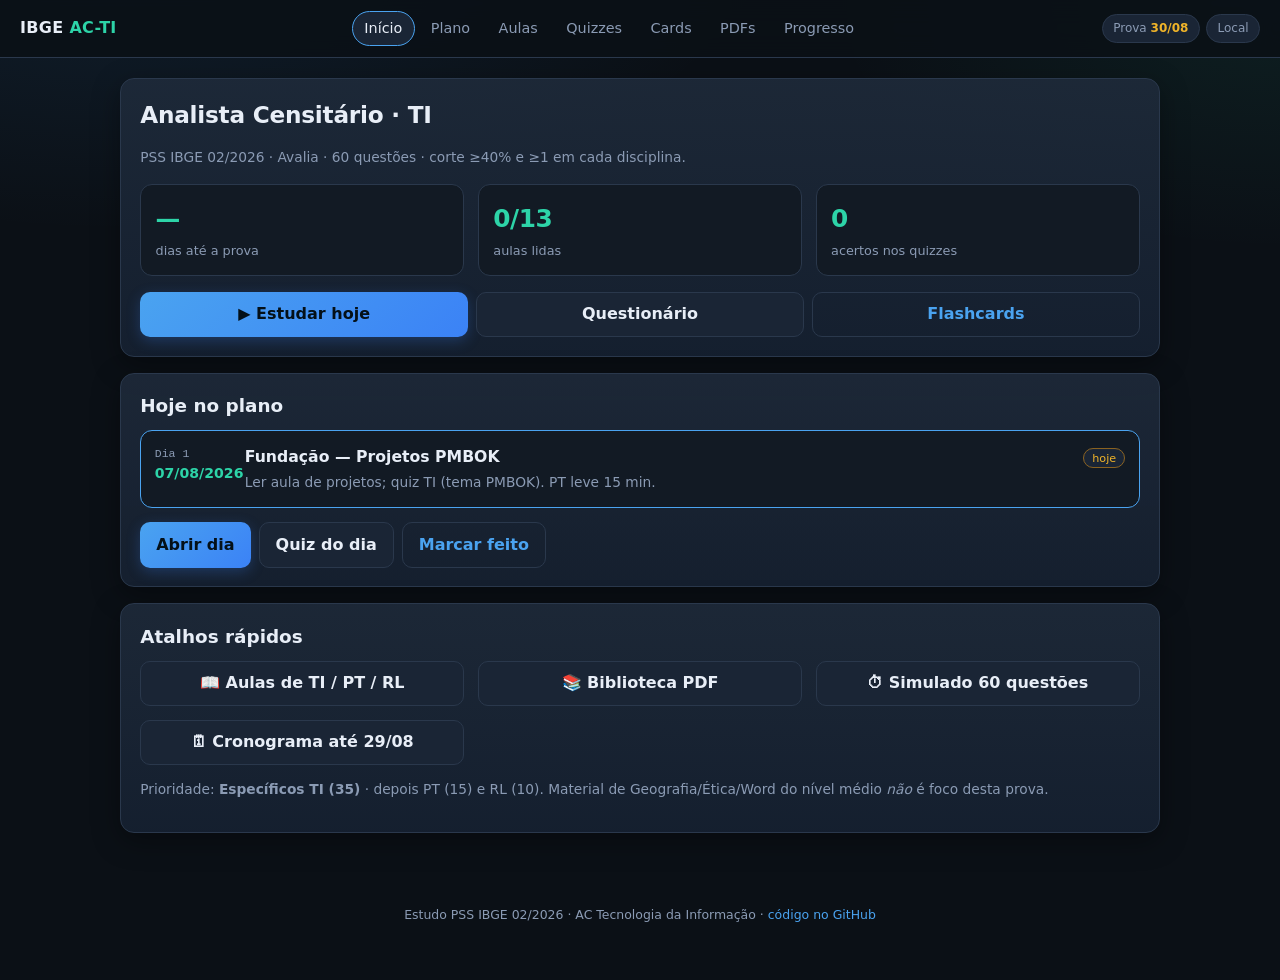
==== public/index.html @ ebe0a63d "Initial release: IBGE AC-TI study app for PSS 02/2026 Interactive lessons, quizzes, flashcards, sche" ====
<!DOCTYPE html>
<html lang="pt-BR">
<head>
  <meta charset="UTF-8" />
  <meta name="viewport" content="width=device-width, initial-scale=1, viewport-fit=cover" />
  <meta name="theme-color" content="#0f1419" />
  <meta name="description" content="Estudo PSS IBGE 02/2026 — Analista Censitário Tecnologia da Informação. Aulas, quizzes, cronograma e materiais." />
  <meta name="apple-mobile-web-app-capable" content="yes" />
  <link rel="manifest" href="manifest.webmanifest" />
  <link rel="icon" href="icons/icon-192.png" />
  <link rel="apple-touch-icon" href="icons/icon-192.png" />
  <title>IBGE AC-TI · Estudo</title>
  <link rel="stylesheet" href="css/app.css" />
</head>
<body>
  <header class="app-header">
    <div class="brand">IBGE <span>AC-TI</span></div>
    <nav class="nav-top" id="nav-top" aria-label="Principal">
      <button type="button" data-view="home" class="active">Início</button>
      <button type="button" data-view="cronograma">Plano</button>
      <button type="button" data-view="aulas">Aulas</button>
      <button type="button" data-view="quiz">Quizzes</button>
      <button type="button" data-view="flash">Cards</button>
      <button type="button" data-view="biblioteca">PDFs</button>
      <button type="button" data-view="progresso">Progresso</button>
    </nav>
    <div class="header-right">
      <div class="meta-pill">Prova <strong>30/08</strong></div>
      <div class="meta-pill sync-pill" id="sync-pill" title="Sincronização">…</div>
    </div>
  </header>

  <main>
    <!-- HOME -->
    <section id="view-home" class="view">
      <div class="card">
        <h1>Analista Censitário · TI</h1>
        <p class="muted small">PSS IBGE 02/2026 · Avalia · 60 questões · corte ≥40% e ≥1 em cada disciplina.</p>
        <div class="grid grid-3" style="margin-top:1rem">
          <div class="stat"><div class="n" id="stat-days">—</div><div class="l">dias até a prova</div></div>
          <div class="stat"><div class="n" id="stat-lessons">—</div><div class="l">aulas lidas</div></div>
          <div class="stat"><div class="n" id="stat-quiz">—</div><div class="l">acertos nos quizzes</div></div>
        </div>
        <div class="hero-actions">
          <button class="btn" type="button" id="btn-hoje">▶ Estudar hoje</button>
          <button class="btn secondary" type="button" data-go="quiz">Questionário</button>
          <button class="btn ghost" type="button" data-go="flash">Flashcards</button>
        </div>
      </div>

      <div class="card" id="hoje-card">
        <h2>Hoje no plano</h2>
        <div id="hoje-content" class="muted">Carregando…</div>
      </div>

      <div class="card">
        <h2>Atalhos rápidos</h2>
        <div class="grid grid-2">
          <button type="button" class="btn secondary block" data-go="aulas">📖 Aulas de TI / PT / RL</button>
          <button type="button" class="btn secondary block" data-go="biblioteca">📚 Biblioteca PDF</button>
          <button type="button" class="btn secondary block" id="btn-simulado60">⏱ Simulado 60 questões</button>
          <button type="button" class="btn secondary block" data-go="cronograma">🗓 Cronograma até 29/08</button>
        </div>
        <p class="small muted" style="margin-top:.85rem">
          Prioridade: <strong>Específicos TI (35)</strong> · depois PT (15) e RL (10).  
          Material de Geografia/Ética/Word do nível médio <em>não</em> é foco desta prova.
        </p>
      </div>
    </section>

    <!-- CRONOGRAMA -->
    <section id="view-cronograma" class="view hidden">
      <div class="card">
        <h1>Cronograma</h1>
        <p class="muted small" id="crono-meta"></p>
        <div class="progress" style="margin:1rem 0"><i id="crono-bar"></i></div>
        <p class="small muted"><span id="crono-pct">0</span>% dos dias marcados como feitos</p>
      </div>
      <div id="crono-list"></div>
    </section>

    <!-- AULAS -->
    <section id="view-aulas" class="view hidden">
      <div class="card" id="lesson-index">
        <h1>Aulas</h1>
        <p class="muted small">Conteúdo alinhado ao Anexo III. Marque como lida ao terminar.</p>
        <div class="filters" id="lesson-filters">
          <button type="button" class="chip active" data-cat="all">Todas</button>
          <button type="button" class="chip" data-cat="ti">TI</button>
          <button type="button" class="chip" data-cat="pt">Português</button>
          <button type="button" class="chip" data-cat="rl">RL</button>
          <button type="button" class="chip" data-cat="geral">Geral</button>
        </div>
        <div class="lesson-list" id="lesson-list"></div>
      </div>
      <div class="card hidden" id="lesson-reader">
        <div class="btn-row" style="margin-top:0">
          <button type="button" class="btn secondary" id="btn-back-lessons">← Lista</button>
          <button type="button" class="btn" id="btn-mark-read">Marcar lida</button>
          <button type="button" class="btn ghost" id="btn-lesson-quiz">Quiz do tema</button>
        </div>
        <div class="lesson-body" id="lesson-body" style="margin-top:1rem"></div>
      </div>
    </section>

    <!-- QUIZ -->
    <section id="view-quiz" class="view hidden">
      <div class="card" id="quiz-setup">
        <h1>Questionários</h1>
        <p class="muted small">Gabarito com explicação. No teclado: <kbd>1</kbd>–<kbd>5</kbd> escolhe · <kbd>Enter</kbd> próxima.</p>
        <div class="quiz-setup">
          <label for="quiz-mode">Modo</label>
          <select id="quiz-mode">
            <option value="tema">Por disciplina / tema</option>
            <option value="simulado">Simulado misto</option>
            <option value="erros">Só o que errei</option>
          </select>
          <label for="quiz-cat">Disciplina</label>
          <select id="quiz-cat">
            <option value="ti">Específicos TI</option>
            <option value="pt">Português</option>
            <option value="rl">Raciocínio Lógico</option>
            <option value="all">Todas</option>
          </select>
          <label for="quiz-topic">Tema (TI)</label>
          <select id="quiz-topic">
            <option value="all">Todos</option>
            <option value="pmbok">Projetos / PMBOK</option>
            <option value="riscos">Riscos / EVM</option>
            <option value="seguranca">Segurança</option>
            <option value="normas">ISO · NIST · LGPD</option>
            <option value="governanca">Governança / SLA</option>
            <option value="frameworks">COBIT / ITIL</option>
            <option value="gestao">Gestão estratégica</option>
          </select>
          <label for="quiz-n">Quantidade</label>
          <input type="number" id="quiz-n" min="5" max="60" value="15" />
        </div>
        <div class="btn-row">
          <button type="button" class="btn" id="btn-start-quiz">Iniciar</button>
        </div>
        <p class="small muted" id="quiz-bank-info"></p>
      </div>

      <div class="card hidden" id="quiz-run">
        <div style="display:flex;justify-content:space-between;align-items:center;gap:1rem;flex-wrap:wrap">
          <h2 style="margin:0" id="quiz-progress-label">Questão 1</h2>
          <span class="badge" id="quiz-score-live">0 acertos</span>
        </div>
        <div class="progress" style="margin:.75rem 0 1rem"><i id="quiz-bar"></i></div>
        <div id="quiz-question"></div>
        <p class="kbd-help">Atalhos: 1–5 resposta · Enter / → próxima · Esc sair</p>
        <div class="btn-row">
          <button type="button" class="btn" id="btn-next-q" disabled>Próxima</button>
          <button type="button" class="btn secondary" id="btn-quit-quiz">Sair</button>
        </div>
      </div>

      <div class="card hidden" id="quiz-result">
        <h2>Resultado</h2>
        <div class="score-big" id="quiz-final-score">0%</div>
        <p id="quiz-final-detail" class="muted"></p>
        <div class="btn-row">
          <button type="button" class="btn" id="btn-retry-quiz">De novo</button>
          <button type="button" class="btn secondary" data-go="flash">Revisar em cards</button>
          <button type="button" class="btn ghost" data-go="aulas">Aulas</button>
        </div>
      </div>
    </section>

    <!-- FLASHCARDS -->
    <section id="view-flash" class="view hidden">
      <div class="card">
        <h1>Flashcards</h1>
        <p class="muted small">Toque no card para ver a resposta. Ideal para ITIL/COBIT/LGPD/PMBOK.</p>
        <div class="quiz-setup">
          <label for="flash-cat">Baralho</label>
          <select id="flash-cat">
            <option value="ti">Específicos TI</option>
            <option value="pt">Português</option>
            <option value="rl">Raciocínio Lógico</option>
            <option value="all">Tudo</option>
            <option value="erros">Só erros</option>
          </select>
        </div>
        <div class="btn-row">
          <button type="button" class="btn" id="btn-flash-start">Embaralhar</button>
        </div>
      </div>
      <div class="card hidden" id="flash-run">
        <div style="display:flex;justify-content:space-between;margin-bottom:.75rem">
          <span class="badge" id="flash-count">1/10</span>
          <span class="muted small" id="flash-side-label">pergunta</span>
        </div>
        <div class="flash-card" id="flash-card" tabindex="0">
          <div>
            <div id="flash-text">…</div>
            <div class="hint" id="flash-hint">toque para revelar</div>
          </div>
        </div>
        <div class="btn-row">
          <button type="button" class="btn secondary" id="btn-flash-prev">←</button>
          <button type="button" class="btn" id="btn-flash-flip">Virar</button>
          <button type="button" class="btn secondary" id="btn-flash-next">→</button>
        </div>
      </div>
    </section>

    <!-- BIBLIOTECA -->
    <section id="view-biblioteca" class="view hidden">
      <div class="card">
        <h1>Biblioteca PDF</h1>
        <p class="muted small">Abra no visualizador integrado (com imagens). Editais oficiais + aulas PT/RL + compilados.</p>
        <div class="filters" id="lib-tabs"></div>
        <div class="filters">
          <input type="search" id="lib-search" placeholder="Buscar material…" autocomplete="off" />
        </div>
        <div id="lib-list" class="lib-scroll"></div>
      </div>
    </section>

    <!-- PROGRESSO -->
    <section id="view-progresso" class="view hidden">
      <div class="card">
        <h1>Progresso</h1>
        <div class="grid grid-2">
          <div class="stat"><div class="n" id="p-lessons">0</div><div class="l">aulas concluídas</div></div>
          <div class="stat"><div class="n" id="p-days">0</div><div class="l">dias do plano feitos</div></div>
          <div class="stat"><div class="n" id="p-answered">0</div><div class="l">questões respondidas</div></div>
          <div class="stat"><div class="n" id="p-rate">0%</div><div class="l">taxa de acerto</div></div>
        </div>
        <h3>Por disciplina</h3>
        <div id="p-by-cat" class="muted"></div>
        <div class="btn-row">
          <button type="button" class="btn" id="btn-sync-now">Sincronizar agora</button>
          <button type="button" class="btn secondary" id="btn-export">Exportar JSON</button>
          <button type="button" class="btn ghost" id="btn-reset">Zerar (local + VPS)</button>
        </div>
        <p class="small muted" id="sync-detail">Sincronização multi-dispositivo na VPS.</p>
      </div>
    </section>
  </main>

  <footer class="site-foot">
    Estudo PSS IBGE 02/2026 · AC Tecnologia da Informação ·
    <a href="https://github.com/eek029/ibge-estudo-acti" target="_blank" rel="noopener">código no GitHub</a>
  </footer>

  <!-- Bottom nav mobile -->
  <nav class="nav-bottom" id="nav-bottom" aria-label="Mobile">
    <button type="button" data-view="home" class="active"><span class="ico">🏠</span>Início</button>
    <button type="button" data-view="cronograma"><span class="ico">🗓</span>Plano</button>
    <button type="button" data-view="aulas"><span class="ico">📖</span>Aulas</button>
    <button type="button" data-view="quiz"><span class="ico">✅</span>Quiz</button>
    <button type="button" data-view="biblioteca"><span class="ico">📚</span>PDFs</button>
  </nav>

  <!-- Overlays -->
  <div class="overlay hidden" id="overlay-day" role="dialog" aria-modal="true">
    <div class="sheet">
      <div class="sheet-head">
        <h3 id="day-sheet-title">Dia</h3>
        <button type="button" class="btn secondary" data-close="overlay-day">Fechar</button>
      </div>
      <div class="sheet-body" id="day-sheet-body"></div>
    </div>
  </div>

  <div class="overlay center hidden" id="overlay-pdf" role="dialog" aria-modal="true">
    <div class="sheet" style="width:min(1100px,100%)">
      <div class="sheet-head">
        <h3 id="pdf-title">PDF</h3>
        <a class="btn secondary" id="pdf-open-tab" href="#" target="_blank" rel="noopener">Nova aba</a>
        <button type="button" class="btn secondary" data-close="overlay-pdf">Fechar</button>
      </div>
      <div class="sheet-body pdf">
        <iframe id="pdf-frame" title="Visualizador PDF"></iframe>
      </div>
    </div>
  </div>

  <script src="js/app.js"></script>
</body>
</html>
---- public/css/app.css ----
:root {
  --bg: #0b1016;
  --bg2: #121a24;
  --bg3: #1a2535;
  --card: #152030;
  --text: #e8eef7;
  --muted: #8b9bb4;
  --accent: #4aa3f0;
  --accent2: #2dd4a8;
  --warn: #f0b429;
  --danger: #f07178;
  --ok: #7fd962;
  --border: #2a384c;
  --radius: 14px;
  --shadow: 0 8px 28px rgba(0,0,0,.35);
  --font: "Segoe UI", system-ui, -apple-system, sans-serif;
  --mono: ui-monospace, "Cascadia Code", "SF Mono", monospace;
  --header-h: 58px;
  --nav-h: 64px;
  --safe-bottom: env(safe-area-inset-bottom, 0px);
}

* { box-sizing: border-box; }
html { scroll-behavior: smooth; }
html, body { margin: 0; padding: 0; min-height: 100%; }
body {
  font-family: var(--font);
  background:
    radial-gradient(1200px 600px at 10% -10%, rgba(61,156,240,.12), transparent 55%),
    radial-gradient(900px 500px at 100% 0%, rgba(45,212,168,.08), transparent 50%),
    var(--bg);
  color: var(--text);
  line-height: 1.55;
  padding-bottom: calc(var(--nav-h) + var(--safe-bottom) + 12px);
}
a { color: var(--accent); text-decoration: none; }
a:hover { text-decoration: underline; }

/* Header */
.app-header {
  position: sticky; top: 0; z-index: 40;
  min-height: var(--header-h);
  background: rgba(11,16,22,.88);
  backdrop-filter: blur(12px);
  border-bottom: 1px solid var(--border);
  padding: .55rem .9rem;
  display: flex; flex-wrap: wrap; align-items: center; gap: .5rem .75rem;
}
.brand { font-weight: 800; letter-spacing: .02em; font-size: 1rem; }
.brand span { color: var(--accent2); }
.header-right { margin-left: auto; display: flex; flex-wrap: wrap; gap: .4rem; align-items: center; }
.meta-pill {
  font-size: .75rem; color: var(--muted);
  background: var(--bg3); border: 1px solid var(--border);
  padding: .28rem .65rem; border-radius: 999px; white-space: nowrap;
}
.meta-pill strong { color: var(--warn); }
.sync-pill.ok { color: var(--ok); border-color: #355a35; }
.sync-pill.syncing { color: var(--accent); }
.sync-pill.err { color: var(--danger); border-color: #7a3038; }

/* Desktop top nav */
.nav-top { display: none; gap: .25rem; flex-wrap: wrap; }
.nav-top button {
  background: transparent; border: 1px solid transparent; color: var(--muted);
  padding: .35rem .7rem; border-radius: 999px; cursor: pointer; font: inherit; font-size: .9rem;
}
.nav-top button:hover { color: var(--text); background: var(--bg3); }
.nav-top button.active { color: var(--text); border-color: var(--accent); background: var(--bg3); }

/* Mobile bottom nav */
.nav-bottom {
  position: fixed; left: 0; right: 0; bottom: 0; z-index: 50;
  height: calc(var(--nav-h) + var(--safe-bottom));
  padding-bottom: var(--safe-bottom);
  background: rgba(12,18,26,.94);
  backdrop-filter: blur(14px);
  border-top: 1px solid var(--border);
  display: grid; grid-template-columns: repeat(5, 1fr);
}
.nav-bottom button {
  background: none; border: 0; color: var(--muted); font: inherit;
  font-size: .68rem; display: flex; flex-direction: column; align-items: center;
  justify-content: center; gap: .15rem; cursor: pointer; padding: .35rem;
}
.nav-bottom button .ico { font-size: 1.15rem; line-height: 1; }
.nav-bottom button.active { color: var(--accent2); }

main { max-width: 1080px; margin: 0 auto; padding: 1rem .9rem 1.5rem; }

.card {
  background: linear-gradient(180deg, rgba(30,42,58,.9), rgba(21,32,48,.95));
  border: 1px solid var(--border);
  border-radius: var(--radius);
  padding: 1.15rem 1.2rem;
  margin-bottom: 1rem;
  box-shadow: var(--shadow);
}
.card h1 { font-size: 1.45rem; margin: 0 0 .4rem; letter-spacing: -.01em; }
.card h2 { font-size: 1.15rem; margin: 0 0 .6rem; }
.card h3 { margin: 1rem 0 .4rem; font-size: 1rem; color: var(--accent2); }

.grid { display: grid; gap: .85rem; }
.grid-2 { grid-template-columns: repeat(auto-fit, minmax(240px, 1fr)); }
.grid-3 { grid-template-columns: repeat(auto-fit, minmax(150px, 1fr)); }

.stat {
  background: var(--bg2); border: 1px solid var(--border);
  border-radius: 12px; padding: .9rem;
}
.stat .n { font-size: 1.55rem; font-weight: 800; color: var(--accent2); letter-spacing: -.02em; }
.stat .l { font-size: .8rem; color: var(--muted); margin-top: .15rem; }

.btn {
  display: inline-flex; align-items: center; justify-content: center; gap: .4rem;
  background: linear-gradient(135deg, #4aa3f0, #3b82f6);
  color: #041018; border: none; font: inherit; font-weight: 700;
  padding: .58rem 1rem; border-radius: 10px; cursor: pointer;
  box-shadow: 0 4px 14px rgba(58,130,246,.25);
}
.btn:hover { filter: brightness(1.06); }
.btn:active { transform: translateY(1px); }
.btn.secondary {
  background: var(--bg3); color: var(--text); border: 1px solid var(--border);
  box-shadow: none; font-weight: 600;
}
.btn.ghost { background: transparent; color: var(--accent); border: 1px solid var(--border); box-shadow: none; }
.btn:disabled { opacity: .45; cursor: not-allowed; filter: none; }
.btn-row { display: flex; flex-wrap: wrap; gap: .5rem; margin-top: .9rem; }
.btn.block { width: 100%; }

.progress {
  height: 9px; background: var(--bg); border-radius: 99px; overflow: hidden;
  border: 1px solid var(--border);
}
.progress > i {
  display: block; height: 100%;
  background: linear-gradient(90deg, var(--accent), var(--accent2));
  width: 0%; transition: width .25s ease;
}

.day-card {
  display: grid; grid-template-columns: 78px 1fr auto; gap: .75rem;
  align-items: start; padding: .85rem; border: 1px solid var(--border);
  border-radius: 12px; background: var(--bg2); margin-bottom: .55rem;
  cursor: pointer; transition: border-color .15s, transform .1s;
}
.day-card:hover, .day-card.today { border-color: var(--accent); }
.day-card.done { opacity: .78; }
.day-card .dnum { font-family: var(--mono); font-size: .72rem; color: var(--muted); }
.day-card .ddate { font-weight: 800; color: var(--accent2); font-size: .88rem; }
.day-card h3 { margin: 0 0 .2rem; font-size: .98rem; color: var(--text); }
.day-card p { margin: 0; color: var(--muted); font-size: .86rem; }

.badge {
  font-size: .7rem; padding: .16rem .5rem; border-radius: 999px;
  background: var(--bg3); color: var(--muted); border: 1px solid var(--border);
  white-space: nowrap;
}
.badge.ok { color: var(--ok); border-color: #3a6b3a; }
.badge.today { color: var(--warn); border-color: #8a6220; }
.badge.ti { color: #7cc4ff; border-color: #2a4a6a; }
.badge.pt { color: #e9b0ff; border-color: #5a3a6a; }
.badge.rl { color: #ffd48a; border-color: #6a5530; }

.lesson-list button.lesson-item {
  width: 100%; text-align: left; background: var(--bg2); color: var(--text);
  border: 1px solid var(--border); border-radius: 12px; padding: .8rem .95rem;
  margin-bottom: .45rem; cursor: pointer; font: inherit;
  display: flex; justify-content: space-between; gap: .8rem; align-items: center;
}
.lesson-list button.lesson-item:hover { border-color: var(--accent); }
.lesson-list .cat {
  font-size: .7rem; text-transform: uppercase; letter-spacing: .06em; color: var(--muted);
}

.lesson-body {
  background: var(--bg2); border: 1px solid var(--border);
  border-radius: var(--radius); padding: 1.15rem 1.25rem;
  max-width: 100%; overflow-x: auto;
  font-size: .98rem;
}
.lesson-body h1 { font-size: 1.4rem; }
.lesson-body h2 {
  font-size: 1.12rem; border-bottom: 1px solid var(--border);
  padding-bottom: .3rem; margin-top: 1.4rem; color: #d7e6ff;
}
.lesson-body h3 { font-size: 1.02rem; color: var(--accent2); }
.lesson-body table { width: 100%; border-collapse: collapse; font-size: .9rem; margin: 1rem 0; }
.lesson-body th, .lesson-body td { border: 1px solid var(--border); padding: .45rem .55rem; text-align: left; vertical-align: top; }
.lesson-body th { background: var(--bg3); }
.lesson-body code {
  font-family: var(--mono); background: var(--bg); padding: .1rem .35rem;
  border-radius: 4px; font-size: .88em;
}
.lesson-body pre {
  background: var(--bg); padding: .85rem; border-radius: 10px; overflow-x: auto;
  border: 1px solid var(--border);
}
.lesson-body blockquote {
  margin: 1rem 0; padding: .65rem .95rem; border-left: 3px solid var(--accent);
  background: var(--bg); color: var(--muted); border-radius: 0 8px 8px 0;
}
.lesson-body ul, .lesson-body ol { padding-left: 1.2rem; }
.lesson-body li { margin: .25rem 0; }

.quiz-setup label { display: block; margin: .55rem 0 .25rem; color: var(--muted); font-size: .88rem; }
.quiz-setup select, .quiz-setup input[type="number"] {
  background: var(--bg); color: var(--text); border: 1px solid var(--border);
  border-radius: 10px; padding: .55rem .7rem; font: inherit; width: 100%; max-width: 360px;
}

.q-card .q-num { color: var(--muted); font-size: .82rem; margin-bottom: .35rem; }
.q-card .q-text { font-size: 1.08rem; margin-bottom: .8rem; font-weight: 600; }
.opt {
  display: block; width: 100%; text-align: left; margin: .38rem 0;
  background: var(--bg); border: 1px solid var(--border); color: var(--text);
  padding: .7rem .85rem; border-radius: 10px; cursor: pointer; font: inherit;
  transition: border-color .12s, background .12s;
}
.opt:hover:not(:disabled) { border-color: var(--accent); }
.opt.selected { border-color: var(--accent); background: #173049; }
.opt.correct { border-color: var(--ok); background: #173322; }
.opt.wrong { border-color: var(--danger); background: #3a1e24; }
.opt:disabled { cursor: default; }
.opt kbd {
  display: inline-block; min-width: 1.35rem; text-align: center;
  font-family: var(--mono); font-size: .75rem; color: var(--muted);
  border: 1px solid var(--border); border-radius: 5px; padding: .05rem .3rem; margin-right: .35rem;
}
.explain {
  margin-top: .65rem; padding: .75rem .9rem; border-radius: 10px;
  background: var(--bg); border-left: 3px solid var(--accent2);
  font-size: .92rem; color: var(--muted);
}
.score-big { font-size: 2.6rem; font-weight: 800; color: var(--accent2); letter-spacing: -.03em; }

.filters { display: flex; flex-wrap: wrap; gap: .45rem; margin-bottom: .75rem; align-items: center; }
.filters input[type="search"] {
  flex: 1; min-width: 160px; background: var(--bg); color: var(--text);
  border: 1px solid var(--border); border-radius: 10px; padding: .5rem .75rem; font: inherit;
}
.chip {
  background: var(--bg3); border: 1px solid var(--border); color: var(--muted);
  border-radius: 999px; padding: .35rem .7rem; cursor: pointer; font: inherit; font-size: .82rem;
}
.chip.active { color: var(--text); border-color: var(--accent); background: #1a3350; }

.lib-item {
  display: flex; justify-content: space-between; gap: .8rem; align-items: center;
  padding: .7rem .9rem; border-bottom: 1px solid var(--border);
}
.lib-item:last-child { border-bottom: none; }
.lib-scroll {
  max-height: min(62vh, 560px); overflow: auto; border: 1px solid var(--border);
  border-radius: 12px; background: var(--bg2);
}

/* Modal / PDF viewer / day sheet */
.overlay {
  position: fixed; inset: 0; z-index: 80;
  background: rgba(0,0,0,.62);
  display: flex; align-items: flex-end; justify-content: center;
  padding: 0;
}
.overlay.center { align-items: center; padding: 1rem; }
.sheet {
  width: min(960px, 100%);
  max-height: min(92vh, 900px);
  background: var(--card);
  border: 1px solid var(--border);
  border-radius: 16px 16px 0 0;
  box-shadow: var(--shadow);
  display: flex; flex-direction: column;
  overflow: hidden;
}
.overlay.center .sheet { border-radius: 16px; }
.sheet-head {
  display: flex; align-items: center; gap: .6rem; justify-content: space-between;
  padding: .75rem 1rem; border-bottom: 1px solid var(--border); background: var(--bg2);
}
.sheet-head h3 { margin: 0; font-size: 1rem; flex: 1; min-width: 0;
  white-space: nowrap; overflow: hidden; text-overflow: ellipsis; }
.sheet-body { padding: 1rem; overflow: auto; flex: 1; }
.sheet-body.pdf { padding: 0; background: #0a0e14; }
.sheet-body.pdf iframe { width: 100%; height: min(78vh, 760px); border: 0; background: #111; }

.flash-card {
  min-height: 200px; display: flex; align-items: center; justify-content: center;
  text-align: center; padding: 1.5rem; border: 1px solid var(--border);
  border-radius: 14px; background: var(--bg2); cursor: pointer; user-select: none;
}
.flash-card .hint { font-size: .75rem; color: var(--muted); margin-top: .8rem; }

.hero-actions { display: grid; grid-template-columns: 1fr; gap: .5rem; margin-top: 1rem; }
@media (min-width: 560px) {
  .hero-actions { grid-template-columns: repeat(3, 1fr); }
}

.hidden { display: none !important; }
.muted { color: var(--muted); }
.small { font-size: .86rem; }
.kbd-help { font-size: .78rem; color: var(--muted); margin-top: .5rem; }

footer.site-foot {
  text-align: center; color: var(--muted); font-size: .78rem;
  padding: 1.5rem 1rem 2rem; max-width: 1080px; margin: 0 auto;
}

/* Desktop: top nav, hide bottom */
@media (min-width: 860px) {
  body { padding-bottom: 1.5rem; }
  .nav-top { display: flex; flex: 1; justify-content: center; }
  .nav-bottom { display: none; }
  .header-right { margin-left: 0; }
  .app-header { padding: .65rem 1.25rem; }
  main { padding: 1.25rem 1.25rem 2rem; }
}
@media (max-width: 640px) {
  .day-card { grid-template-columns: 1fr; }
  .card { padding: 1rem; }
  .card h1 { font-size: 1.25rem; }
}
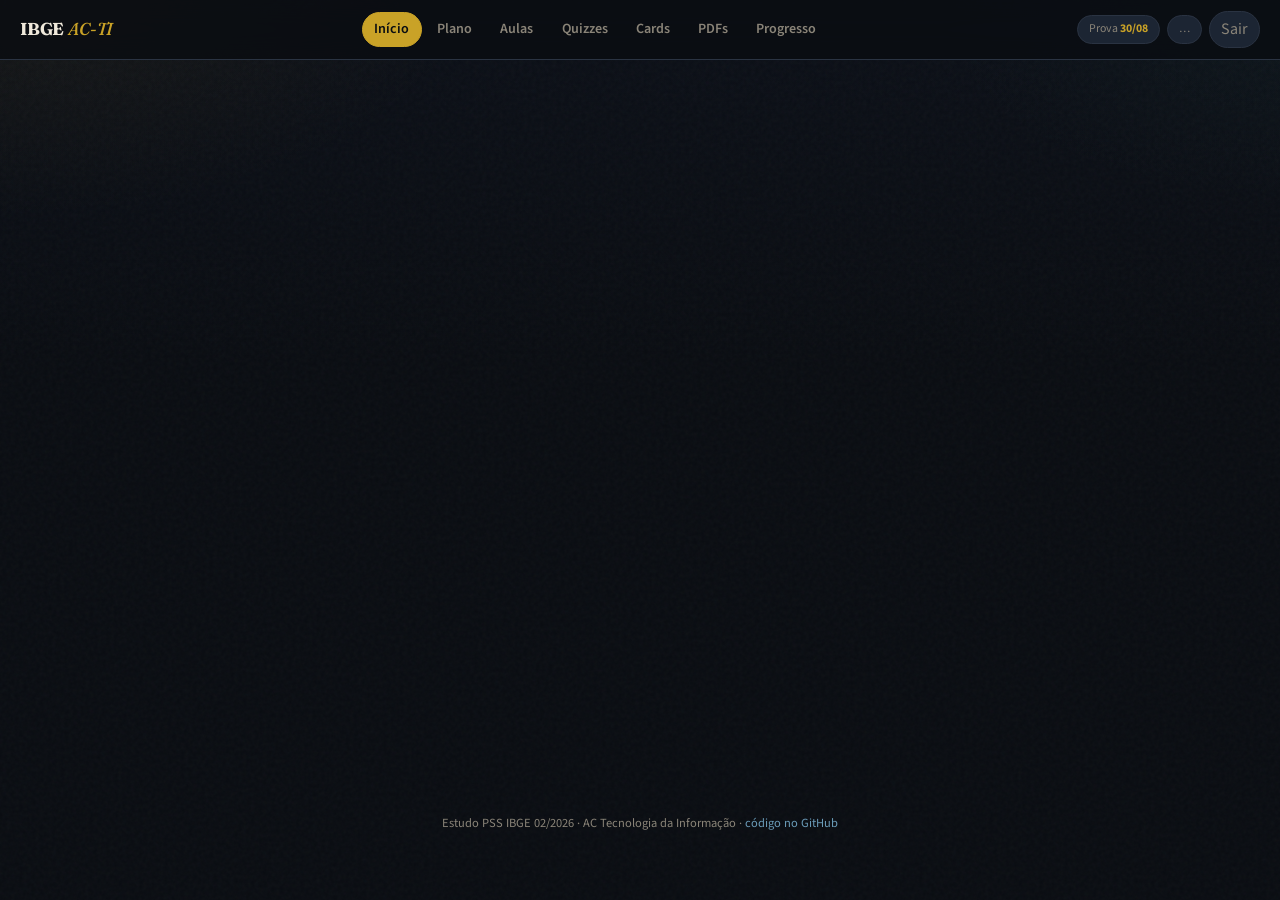
==== commit f28f9f58: "design: anti-slop UI refresh with brass/ink system and motion Educational OLED palette (Fraunces + S" ====
--- a/public/index.html
+++ b/public/index.html
@@ -3,9 +3,10 @@
 <head>
   <meta charset="UTF-8" />
   <meta name="viewport" content="width=device-width, initial-scale=1, viewport-fit=cover" />
-  <meta name="theme-color" content="#0f1419" />
-  <meta name="description" content="Estudo PSS IBGE 02/2026 — Analista Censitário Tecnologia da Informação. Aulas, quizzes, cronograma e materiais." />
+  <meta name="theme-color" content="#0a0d12" />
+  <meta name="description" content="Estudo PSS IBGE 02/2026 — Analista Censitário Tecnologia da Informação." />
   <meta name="apple-mobile-web-app-capable" content="yes" />
+  <meta name="robots" content="noindex,nofollow" />
   <link rel="manifest" href="manifest.webmanifest" />
   <link rel="icon" href="icons/icon-192.png" />
   <link rel="apple-touch-icon" href="icons/icon-192.png" />
@@ -27,50 +28,54 @@
     <div class="header-right">
       <div class="meta-pill">Prova <strong>30/08</strong></div>
       <div class="meta-pill sync-pill" id="sync-pill" title="Sincronização">…</div>
+      <button type="button" class="meta-pill" id="btn-logout" title="Sair">Sair</button>
     </div>
   </header>
 
   <main>
-    <!-- HOME -->
     <section id="view-home" class="view">
-      <div class="card">
+      <div class="card reveal">
+        <div class="eyebrow">PSS 02/2026 · Avalia</div>
         <h1>Analista Censitário · TI</h1>
-        <p class="muted small">PSS IBGE 02/2026 · Avalia · 60 questões · corte ≥40% e ≥1 em cada disciplina.</p>
-        <div class="grid grid-3" style="margin-top:1rem">
+        <p class="muted small">60 questões · corte ≥40% e ≥1 ponto em cada disciplina. Estudo noturno pensado para foco, não para distração.</p>
+        <div class="grid grid-3" style="margin-top:1.1rem">
           <div class="stat"><div class="n" id="stat-days">—</div><div class="l">dias até a prova</div></div>
           <div class="stat"><div class="n" id="stat-lessons">—</div><div class="l">aulas lidas</div></div>
           <div class="stat"><div class="n" id="stat-quiz">—</div><div class="l">acertos nos quizzes</div></div>
         </div>
         <div class="hero-actions">
-          <button class="btn" type="button" id="btn-hoje">▶ Estudar hoje</button>
+          <button class="btn" type="button" id="btn-hoje">
+            <span class="btn-ico" aria-hidden="true"><svg viewBox="0 0 24 24"><polygon points="6 4 20 12 6 20 6 4"/></svg></span>
+            Estudar hoje
+          </button>
           <button class="btn secondary" type="button" data-go="quiz">Questionário</button>
           <button class="btn ghost" type="button" data-go="flash">Flashcards</button>
         </div>
       </div>
 
-      <div class="card" id="hoje-card">
+      <div class="card reveal" id="hoje-card">
         <h2>Hoje no plano</h2>
         <div id="hoje-content" class="muted">Carregando…</div>
       </div>
 
-      <div class="card">
-        <h2>Atalhos rápidos</h2>
+      <div class="card reveal">
+        <h2>Atalhos</h2>
         <div class="grid grid-2">
-          <button type="button" class="btn secondary block" data-go="aulas">📖 Aulas de TI / PT / RL</button>
-          <button type="button" class="btn secondary block" data-go="biblioteca">📚 Biblioteca PDF</button>
-          <button type="button" class="btn secondary block" id="btn-simulado60">⏱ Simulado 60 questões</button>
-          <button type="button" class="btn secondary block" data-go="cronograma">🗓 Cronograma até 29/08</button>
-        </div>
-        <p class="small muted" style="margin-top:.85rem">
-          Prioridade: <strong>Específicos TI (35)</strong> · depois PT (15) e RL (10).  
-          Material de Geografia/Ética/Word do nível médio <em>não</em> é foco desta prova.
+          <button type="button" class="btn secondary block" data-go="aulas">Aulas de TI / PT / RL</button>
+          <button type="button" class="btn secondary block" data-go="biblioteca">Biblioteca PDF</button>
+          <button type="button" class="btn secondary block" id="btn-simulado60">Simulado 60 questões</button>
+          <button type="button" class="btn secondary block" data-go="cronograma">Cronograma até 29/08</button>
+        </div>
+        <p class="small muted" style="margin-top:.9rem">
+          Prioridade: <strong style="color:var(--brass)">Específicos TI (35)</strong> · depois PT (15) e RL (10).
+          Geografia/Ética/Word do material médio não são foco desta prova.
         </p>
       </div>
     </section>
 
-    <!-- CRONOGRAMA -->
     <section id="view-cronograma" class="view hidden">
-      <div class="card">
+      <div class="card reveal">
+        <div class="eyebrow">Até a véspera</div>
         <h1>Cronograma</h1>
         <p class="muted small" id="crono-meta"></p>
         <div class="progress" style="margin:1rem 0"><i id="crono-bar"></i></div>
@@ -79,11 +84,11 @@
       <div id="crono-list"></div>
     </section>
 
-    <!-- AULAS -->
     <section id="view-aulas" class="view hidden">
-      <div class="card" id="lesson-index">
+      <div class="card reveal" id="lesson-index">
+        <div class="eyebrow">Anexo III</div>
         <h1>Aulas</h1>
-        <p class="muted small">Conteúdo alinhado ao Anexo III. Marque como lida ao terminar.</p>
+        <p class="muted small">Conteúdo alinhado ao edital. Marque como lida ao terminar.</p>
         <div class="filters" id="lesson-filters">
           <button type="button" class="chip active" data-cat="all">Todas</button>
           <button type="button" class="chip" data-cat="ti">TI</button>
@@ -95,7 +100,7 @@
       </div>
       <div class="card hidden" id="lesson-reader">
         <div class="btn-row" style="margin-top:0">
-          <button type="button" class="btn secondary" id="btn-back-lessons">← Lista</button>
+          <button type="button" class="btn secondary" id="btn-back-lessons">Lista</button>
           <button type="button" class="btn" id="btn-mark-read">Marcar lida</button>
           <button type="button" class="btn ghost" id="btn-lesson-quiz">Quiz do tema</button>
         </div>
@@ -103,11 +108,11 @@
       </div>
     </section>
 
-    <!-- QUIZ -->
     <section id="view-quiz" class="view hidden">
-      <div class="card" id="quiz-setup">
+      <div class="card reveal" id="quiz-setup">
+        <div class="eyebrow">Treino ativo</div>
         <h1>Questionários</h1>
-        <p class="muted small">Gabarito com explicação. No teclado: <kbd>1</kbd>–<kbd>5</kbd> escolhe · <kbd>Enter</kbd> próxima.</p>
+        <p class="muted small">Gabarito com explicação. Teclado: 1–5 escolhe · Enter próxima.</p>
         <div class="quiz-setup">
           <label for="quiz-mode">Modo</label>
           <select id="quiz-mode">
@@ -168,11 +173,11 @@
       </div>
     </section>
 
-    <!-- FLASHCARDS -->
     <section id="view-flash" class="view hidden">
-      <div class="card">
+      <div class="card reveal">
+        <div class="eyebrow">Revisão rápida</div>
         <h1>Flashcards</h1>
-        <p class="muted small">Toque no card para ver a resposta. Ideal para ITIL/COBIT/LGPD/PMBOK.</p>
+        <p class="muted small">Toque no card para ver a resposta. Ideal para ITIL, COBIT, LGPD e PMBOK.</p>
         <div class="quiz-setup">
           <label for="flash-cat">Baralho</label>
           <select id="flash-cat">
@@ -199,18 +204,18 @@
           </div>
         </div>
         <div class="btn-row">
-          <button type="button" class="btn secondary" id="btn-flash-prev">←</button>
+          <button type="button" class="btn secondary" id="btn-flash-prev">Anterior</button>
           <button type="button" class="btn" id="btn-flash-flip">Virar</button>
-          <button type="button" class="btn secondary" id="btn-flash-next">→</button>
-        </div>
-      </div>
-    </section>
-
-    <!-- BIBLIOTECA -->
+          <button type="button" class="btn secondary" id="btn-flash-next">Próximo</button>
+        </div>
+      </div>
+    </section>
+
     <section id="view-biblioteca" class="view hidden">
-      <div class="card">
+      <div class="card reveal">
+        <div class="eyebrow">Materiais</div>
         <h1>Biblioteca PDF</h1>
-        <p class="muted small">Abra no visualizador integrado (com imagens). Editais oficiais + aulas PT/RL + compilados.</p>
+        <p class="muted small">Visualizador integrado. Editais oficiais + aulas PT/RL + compilados.</p>
         <div class="filters" id="lib-tabs"></div>
         <div class="filters">
           <input type="search" id="lib-search" placeholder="Buscar material…" autocomplete="off" />
@@ -219,9 +224,9 @@
       </div>
     </section>
 
-    <!-- PROGRESSO -->
     <section id="view-progresso" class="view hidden">
-      <div class="card">
+      <div class="card reveal">
+        <div class="eyebrow">Multi-dispositivo</div>
         <h1>Progresso</h1>
         <div class="grid grid-2">
           <div class="stat"><div class="n" id="p-lessons">0</div><div class="l">aulas concluídas</div></div>
@@ -246,16 +251,29 @@
     <a href="https://github.com/eek029/ibge-estudo-acti" target="_blank" rel="noopener">código no GitHub</a>
   </footer>
 
-  <!-- Bottom nav mobile -->
   <nav class="nav-bottom" id="nav-bottom" aria-label="Mobile">
-    <button type="button" data-view="home" class="active"><span class="ico">🏠</span>Início</button>
-    <button type="button" data-view="cronograma"><span class="ico">🗓</span>Plano</button>
-    <button type="button" data-view="aulas"><span class="ico">📖</span>Aulas</button>
-    <button type="button" data-view="quiz"><span class="ico">✅</span>Quiz</button>
-    <button type="button" data-view="biblioteca"><span class="ico">📚</span>PDFs</button>
+    <button type="button" data-view="home" class="active">
+      <span class="ico" aria-hidden="true"><svg viewBox="0 0 24 24"><path d="M4 10.5 12 4l8 6.5V20a1 1 0 0 1-1 1h-5v-6H10v6H5a1 1 0 0 1-1-1v-9.5z"/></svg></span>
+      Início
+    </button>
+    <button type="button" data-view="cronograma">
+      <span class="ico" aria-hidden="true"><svg viewBox="0 0 24 24"><rect x="3.5" y="5" width="17" height="15" rx="2"/><path d="M8 3.5v3M16 3.5v3M3.5 10h17"/></svg></span>
+      Plano
+    </button>
+    <button type="button" data-view="aulas">
+      <span class="ico" aria-hidden="true"><svg viewBox="0 0 24 24"><path d="M4 5.5h11a2 2 0 0 1 2 2V19l-3-1.5L11 19V7.5a2 2 0 0 1 2-2"/><path d="M4 5.5v13.5l3-1.5 3 1.5"/></svg></span>
+      Aulas
+    </button>
+    <button type="button" data-view="quiz">
+      <span class="ico" aria-hidden="true"><svg viewBox="0 0 24 24"><path d="M9 11.5 11 13.5 15.5 9"/><circle cx="12" cy="12" r="8.5"/></svg></span>
+      Quiz
+    </button>
+    <button type="button" data-view="biblioteca">
+      <span class="ico" aria-hidden="true"><svg viewBox="0 0 24 24"><path d="M5 5.5h5.5A2.5 2.5 0 0 1 13 8v11.5H7.5A2.5 2.5 0 0 0 5 22"/><path d="M19 5.5h-5.5A2.5 2.5 0 0 0 11 8v11.5h5.5A2.5 2.5 0 0 1 19 22"/></svg></span>
+      PDFs
+    </button>
   </nav>
 
-  <!-- Overlays -->
   <div class="overlay hidden" id="overlay-day" role="dialog" aria-modal="true">
     <div class="sheet">
       <div class="sheet-head">
--- a/public/css/app.css
+++ b/public/css/app.css
@@ -1,323 +1,879 @@
+/* IBGE AC-TI — design system (anti-slop + motion discipline)
+   Palette: ink navy + brass + paper cream (exam prep, not AI indigo)
+   Motion: 150–220ms defaults · transform/opacity only · reduced-motion safe
+*/
+
+@import url("https://fonts.googleapis.com/css2?family=Fraunces:opsz,wght@9..144,500;9..144,700&family=Source+Sans+3:ital,wght@0,400;0,600;0,700;1,400&display=swap");
+
 :root {
-  --bg: #0b1016;
-  --bg2: #121a24;
-  --bg3: #1a2535;
-  --card: #152030;
-  --text: #e8eef7;
-  --muted: #8b9bb4;
-  --accent: #4aa3f0;
-  --accent2: #2dd4a8;
-  --warn: #f0b429;
-  --danger: #f07178;
-  --ok: #7fd962;
-  --border: #2a384c;
+  --bg: #0a0d12;
+  --bg-elev: #10151d;
+  --bg2: #141b26;
+  --bg3: #1c2533;
+  --card: #121924;
+  --card-hover: #172031;
+  --text: #ebe6dc;
+  --text-soft: #c9c2b4;
+  --muted: #8a8478;
+  --line: #2a3342;
+  --line-soft: #222a36;
+
+  --brass: #c9a227;
+  --brass-dim: #8f7420;
+  --brass-glow: rgba(201, 162, 39, 0.22);
+  --paper: #f0e9db;
+  --ink: #0a0d12;
+  --forest: #3f9a78;
+  --forest-dim: #2a6b54;
+  --coral: #d97b6c;
+  --sky: #6a9bb8;
+
+  --accent: var(--brass);
+  --accent2: var(--forest);
+  --warn: #d4a84b;
+  --danger: var(--coral);
+  --ok: var(--forest);
+
   --radius: 14px;
-  --shadow: 0 8px 28px rgba(0,0,0,.35);
-  --font: "Segoe UI", system-ui, -apple-system, sans-serif;
-  --mono: ui-monospace, "Cascadia Code", "SF Mono", monospace;
-  --header-h: 58px;
-  --nav-h: 64px;
+  --radius-sm: 10px;
+  --shadow: 0 12px 40px rgba(0, 0, 0, 0.45);
+  --shadow-soft: 0 4px 16px rgba(0, 0, 0, 0.28);
+
+  --font-display: "Fraunces", "Times New Roman", serif;
+  --font: "Source Sans 3", system-ui, sans-serif;
+  --mono: "Source Sans 3", ui-monospace, monospace;
+
+  --ease-out: cubic-bezier(0.2, 0, 0, 1);
+  --ease-in-out: cubic-bezier(0.4, 0, 0.2, 1);
+  --dur-fast: 100ms;
+  --dur: 160ms;
+  --dur-enter: 240ms;
+
+  --header-h: 60px;
+  --nav-h: 66px;
   --safe-bottom: env(safe-area-inset-bottom, 0px);
+
+  --focus: 0 0 0 2px var(--ink), 0 0 0 4px var(--brass);
 }
 
 * { box-sizing: border-box; }
 html { scroll-behavior: smooth; }
+@media (prefers-reduced-motion: reduce) {
+  html { scroll-behavior: auto; }
+}
+
 html, body { margin: 0; padding: 0; min-height: 100%; }
 body {
   font-family: var(--font);
-  background:
-    radial-gradient(1200px 600px at 10% -10%, rgba(61,156,240,.12), transparent 55%),
-    radial-gradient(900px 500px at 100% 0%, rgba(45,212,168,.08), transparent 50%),
-    var(--bg);
   color: var(--text);
+  background: var(--bg);
   line-height: 1.55;
   padding-bottom: calc(var(--nav-h) + var(--safe-bottom) + 12px);
-}
-a { color: var(--accent); text-decoration: none; }
-a:hover { text-decoration: underline; }
-
-/* Header */
+  /* subtle grain via layered gradients — not decorative blobs */
+  background-image:
+    radial-gradient(900px 480px at 0% -5%, rgba(201, 162, 39, 0.07), transparent 55%),
+    radial-gradient(700px 400px at 100% 0%, rgba(63, 154, 120, 0.05), transparent 50%),
+    linear-gradient(180deg, #0c1018 0%, var(--bg) 40%);
+  background-attachment: fixed;
+}
+
+/* Paper texture noise (SVG data URI, very light) */
+body::before {
+  content: "";
+  pointer-events: none;
+  position: fixed;
+  inset: 0;
+  z-index: 0;
+  opacity: 0.035;
+  background-image: url("data:image/svg+xml,%3Csvg viewBox='0 0 256 256' xmlns='http://www.w3.org/2000/svg'%3E%3Cfilter id='n'%3E%3CfeTurbulence type='fractalNoise' baseFrequency='0.85' numOctaves='4' stitchTiles='stitch'/%3E%3C/filter%3E%3Crect width='100%25' height='100%25' filter='url(%23n)'/%3E%3C/svg%3E");
+}
+
+body > * { position: relative; z-index: 1; }
+
+a { color: var(--sky); text-decoration: none; transition: color var(--dur) var(--ease-out); }
+a:hover { color: var(--brass); text-decoration: underline; text-underline-offset: 3px; }
+
+:focus-visible { outline: none; box-shadow: var(--focus); }
+
+/* ---------- Header ---------- */
 .app-header {
   position: sticky; top: 0; z-index: 40;
   min-height: var(--header-h);
-  background: rgba(11,16,22,.88);
-  backdrop-filter: blur(12px);
-  border-bottom: 1px solid var(--border);
-  padding: .55rem .9rem;
-  display: flex; flex-wrap: wrap; align-items: center; gap: .5rem .75rem;
-}
-.brand { font-weight: 800; letter-spacing: .02em; font-size: 1rem; }
-.brand span { color: var(--accent2); }
-.header-right { margin-left: auto; display: flex; flex-wrap: wrap; gap: .4rem; align-items: center; }
+  background: rgba(10, 13, 18, 0.82);
+  backdrop-filter: blur(14px) saturate(1.2);
+  -webkit-backdrop-filter: blur(14px) saturate(1.2);
+  border-bottom: 1px solid var(--line);
+  padding: 0.55rem 0.95rem;
+  display: flex; flex-wrap: wrap; align-items: center; gap: 0.5rem 0.85rem;
+}
+
+.brand {
+  font-family: var(--font-display);
+  font-weight: 700;
+  font-size: 1.08rem;
+  letter-spacing: -0.01em;
+  color: var(--paper);
+}
+.brand span {
+  color: var(--brass);
+  font-style: italic;
+  font-weight: 500;
+}
+
+.header-right {
+  margin-left: auto;
+  display: flex; flex-wrap: wrap; gap: 0.4rem; align-items: center;
+}
+
 .meta-pill {
-  font-size: .75rem; color: var(--muted);
-  background: var(--bg3); border: 1px solid var(--border);
-  padding: .28rem .65rem; border-radius: 999px; white-space: nowrap;
-}
-.meta-pill strong { color: var(--warn); }
-.sync-pill.ok { color: var(--ok); border-color: #355a35; }
-.sync-pill.syncing { color: var(--accent); }
-.sync-pill.err { color: var(--danger); border-color: #7a3038; }
-
-/* Desktop top nav */
-.nav-top { display: none; gap: .25rem; flex-wrap: wrap; }
+  font-size: 0.74rem;
+  color: var(--muted);
+  background: var(--bg3);
+  border: 1px solid var(--line);
+  padding: 0.3rem 0.7rem;
+  border-radius: 999px;
+  white-space: nowrap;
+  transition: border-color var(--dur) var(--ease-out), color var(--dur) var(--ease-out),
+    transform var(--dur-fast) var(--ease-out);
+}
+.meta-pill strong { color: var(--brass); font-weight: 700; }
+button.meta-pill {
+  font: inherit;
+  cursor: pointer;
+}
+button.meta-pill:hover {
+  border-color: var(--brass-dim);
+  color: var(--text-soft);
+}
+button.meta-pill:active { transform: scale(0.97); }
+
+.sync-pill.ok { color: var(--forest); border-color: #2f5a48; }
+.sync-pill.syncing { color: var(--sky); }
+.sync-pill.err { color: var(--coral); border-color: #6a3a34; }
+
+/* Desktop nav */
+.nav-top { display: none; gap: 0.2rem; flex-wrap: wrap; }
 .nav-top button {
-  background: transparent; border: 1px solid transparent; color: var(--muted);
-  padding: .35rem .7rem; border-radius: 999px; cursor: pointer; font: inherit; font-size: .9rem;
+  background: transparent;
+  border: 1px solid transparent;
+  color: var(--muted);
+  padding: 0.38rem 0.72rem;
+  border-radius: 999px;
+  cursor: pointer;
+  font: inherit;
+  font-size: 0.88rem;
+  font-weight: 600;
+  transition: color var(--dur) var(--ease-out), background var(--dur) var(--ease-out),
+    border-color var(--dur) var(--ease-out), transform var(--dur-fast) var(--ease-out);
 }
 .nav-top button:hover { color: var(--text); background: var(--bg3); }
-.nav-top button.active { color: var(--text); border-color: var(--accent); background: var(--bg3); }
+.nav-top button:active { transform: scale(0.97); }
+.nav-top button.active {
+  color: var(--ink);
+  background: var(--brass);
+  border-color: var(--brass);
+}
 
 /* Mobile bottom nav */
 .nav-bottom {
   position: fixed; left: 0; right: 0; bottom: 0; z-index: 50;
   height: calc(var(--nav-h) + var(--safe-bottom));
   padding-bottom: var(--safe-bottom);
-  background: rgba(12,18,26,.94);
-  backdrop-filter: blur(14px);
-  border-top: 1px solid var(--border);
-  display: grid; grid-template-columns: repeat(5, 1fr);
+  background: rgba(10, 13, 18, 0.94);
+  backdrop-filter: blur(16px);
+  border-top: 1px solid var(--line);
+  display: grid;
+  grid-template-columns: repeat(5, 1fr);
 }
 .nav-bottom button {
-  background: none; border: 0; color: var(--muted); font: inherit;
-  font-size: .68rem; display: flex; flex-direction: column; align-items: center;
-  justify-content: center; gap: .15rem; cursor: pointer; padding: .35rem;
-}
-.nav-bottom button .ico { font-size: 1.15rem; line-height: 1; }
-.nav-bottom button.active { color: var(--accent2); }
-
-main { max-width: 1080px; margin: 0 auto; padding: 1rem .9rem 1.5rem; }
-
+  background: none; border: 0;
+  color: var(--muted);
+  font: inherit;
+  font-size: 0.66rem;
+  font-weight: 600;
+  display: flex; flex-direction: column; align-items: center; justify-content: center;
+  gap: 0.2rem;
+  cursor: pointer;
+  padding: 0.4rem;
+  transition: color var(--dur) var(--ease-out), transform var(--dur-fast) var(--ease-out);
+}
+.nav-bottom button .ico {
+  width: 22px; height: 22px;
+  display: grid; place-items: center;
+}
+.nav-bottom button .ico svg {
+  width: 20px; height: 20px;
+  stroke: currentColor;
+  fill: none;
+  stroke-width: 1.7;
+  stroke-linecap: round;
+  stroke-linejoin: round;
+}
+.nav-bottom button.active { color: var(--brass); }
+.nav-bottom button:active { transform: scale(0.94); }
+
+main {
+  max-width: 1040px;
+  margin: 0 auto;
+  padding: 1.1rem 0.95rem 1.6rem;
+}
+
+/* ---------- Cards & layout ---------- */
 .card {
-  background: linear-gradient(180deg, rgba(30,42,58,.9), rgba(21,32,48,.95));
-  border: 1px solid var(--border);
+  background: linear-gradient(165deg, rgba(28, 36, 48, 0.55) 0%, var(--card) 48%);
+  border: 1px solid var(--line);
   border-radius: var(--radius);
-  padding: 1.15rem 1.2rem;
-  margin-bottom: 1rem;
-  box-shadow: var(--shadow);
-}
-.card h1 { font-size: 1.45rem; margin: 0 0 .4rem; letter-spacing: -.01em; }
-.card h2 { font-size: 1.15rem; margin: 0 0 .6rem; }
-.card h3 { margin: 1rem 0 .4rem; font-size: 1rem; color: var(--accent2); }
-
-.grid { display: grid; gap: .85rem; }
-.grid-2 { grid-template-columns: repeat(auto-fit, minmax(240px, 1fr)); }
-.grid-3 { grid-template-columns: repeat(auto-fit, minmax(150px, 1fr)); }
+  padding: 1.2rem 1.25rem;
+  margin-bottom: 0.95rem;
+  box-shadow: var(--shadow-soft);
+  transition: border-color var(--dur) var(--ease-out), transform var(--dur-enter) var(--ease-out),
+    opacity var(--dur-enter) var(--ease-out), box-shadow var(--dur) var(--ease-out);
+}
+
+/* reveal on enter */
+.card.reveal {
+  opacity: 0;
+  transform: translateY(10px);
+}
+.card.reveal.in {
+  opacity: 1;
+  transform: none;
+}
+
+.card h1 {
+  font-family: var(--font-display);
+  font-size: 1.55rem;
+  font-weight: 700;
+  letter-spacing: -0.02em;
+  margin: 0 0 0.35rem;
+  color: var(--paper);
+  line-height: 1.2;
+}
+.card h2 {
+  font-family: var(--font-display);
+  font-size: 1.18rem;
+  font-weight: 600;
+  margin: 0 0 0.55rem;
+  color: var(--paper);
+}
+.card h3 {
+  margin: 1rem 0 0.4rem;
+  font-size: 0.95rem;
+  font-weight: 700;
+  color: var(--brass);
+  letter-spacing: 0.02em;
+  text-transform: uppercase;
+  font-size: 0.78rem;
+}
+
+.eyebrow {
+  display: inline-flex;
+  align-items: center;
+  gap: 0.4rem;
+  font-size: 0.72rem;
+  font-weight: 700;
+  letter-spacing: 0.08em;
+  text-transform: uppercase;
+  color: var(--brass);
+  margin-bottom: 0.45rem;
+}
+.eyebrow::before {
+  content: "";
+  width: 14px;
+  height: 1.5px;
+  background: var(--brass);
+  border-radius: 2px;
+}
+
+.grid { display: grid; gap: 0.85rem; }
+.grid-2 { grid-template-columns: repeat(auto-fit, minmax(230px, 1fr)); }
+.grid-3 { grid-template-columns: repeat(auto-fit, minmax(140px, 1fr)); }
 
 .stat {
-  background: var(--bg2); border: 1px solid var(--border);
-  border-radius: 12px; padding: .9rem;
-}
-.stat .n { font-size: 1.55rem; font-weight: 800; color: var(--accent2); letter-spacing: -.02em; }
-.stat .l { font-size: .8rem; color: var(--muted); margin-top: .15rem; }
-
+  background: var(--bg2);
+  border: 1px solid var(--line-soft);
+  border-radius: var(--radius-sm);
+  padding: 0.9rem 0.95rem;
+  transition: border-color var(--dur) var(--ease-out), transform var(--dur) var(--ease-out);
+}
+.stat:hover { border-color: var(--line); transform: translateY(-1px); }
+.stat .n {
+  font-family: var(--font-display);
+  font-size: 1.65rem;
+  font-weight: 700;
+  color: var(--brass);
+  letter-spacing: -0.02em;
+  line-height: 1.1;
+}
+.stat .l {
+  font-size: 0.78rem;
+  color: var(--muted);
+  margin-top: 0.2rem;
+}
+
+/* ---------- Buttons ---------- */
 .btn {
-  display: inline-flex; align-items: center; justify-content: center; gap: .4rem;
-  background: linear-gradient(135deg, #4aa3f0, #3b82f6);
-  color: #041018; border: none; font: inherit; font-weight: 700;
-  padding: .58rem 1rem; border-radius: 10px; cursor: pointer;
-  box-shadow: 0 4px 14px rgba(58,130,246,.25);
-}
-.btn:hover { filter: brightness(1.06); }
-.btn:active { transform: translateY(1px); }
+  display: inline-flex;
+  align-items: center;
+  justify-content: center;
+  gap: 0.45rem;
+  min-height: 44px;
+  background: var(--brass);
+  color: var(--ink);
+  border: 1px solid var(--brass);
+  font: inherit;
+  font-weight: 700;
+  padding: 0.55rem 1.05rem;
+  border-radius: var(--radius-sm);
+  cursor: pointer;
+  box-shadow: 0 2px 0 var(--brass-dim), 0 8px 20px var(--brass-glow);
+  transition: transform var(--dur-fast) var(--ease-out), filter var(--dur) var(--ease-out),
+    box-shadow var(--dur) var(--ease-out), background var(--dur) var(--ease-out);
+}
+.btn:hover { filter: brightness(1.05); }
+.btn:active {
+  transform: translateY(1px) scale(0.985);
+  box-shadow: 0 0 0 var(--brass-dim), 0 4px 12px var(--brass-glow);
+}
 .btn.secondary {
-  background: var(--bg3); color: var(--text); border: 1px solid var(--border);
-  box-shadow: none; font-weight: 600;
-}
-.btn.ghost { background: transparent; color: var(--accent); border: 1px solid var(--border); box-shadow: none; }
-.btn:disabled { opacity: .45; cursor: not-allowed; filter: none; }
-.btn-row { display: flex; flex-wrap: wrap; gap: .5rem; margin-top: .9rem; }
+  background: var(--bg3);
+  color: var(--text);
+  border-color: var(--line);
+  box-shadow: none;
+  font-weight: 600;
+}
+.btn.secondary:hover {
+  border-color: var(--brass-dim);
+  background: var(--card-hover);
+  filter: none;
+}
+.btn.ghost {
+  background: transparent;
+  color: var(--brass);
+  border-color: var(--line);
+  box-shadow: none;
+}
+.btn.ghost:hover { border-color: var(--brass-dim); background: rgba(201, 162, 39, 0.06); filter: none; }
+.btn:disabled { opacity: 0.45; cursor: not-allowed; filter: none; transform: none; }
+.btn-row { display: flex; flex-wrap: wrap; gap: 0.5rem; margin-top: 0.9rem; }
 .btn.block { width: 100%; }
-
+.btn .btn-ico {
+  width: 18px; height: 18px;
+  display: grid; place-items: center;
+}
+.btn .btn-ico svg {
+  width: 16px; height: 16px;
+  stroke: currentColor;
+  fill: none;
+  stroke-width: 1.8;
+  stroke-linecap: round;
+  stroke-linejoin: round;
+}
+
+.hero-actions {
+  display: grid;
+  grid-template-columns: 1fr;
+  gap: 0.5rem;
+  margin-top: 1.05rem;
+}
+
+/* ---------- Progress ---------- */
 .progress {
-  height: 9px; background: var(--bg); border-radius: 99px; overflow: hidden;
-  border: 1px solid var(--border);
+  height: 8px;
+  background: var(--bg);
+  border-radius: 99px;
+  overflow: hidden;
+  border: 1px solid var(--line-soft);
 }
 .progress > i {
-  display: block; height: 100%;
-  background: linear-gradient(90deg, var(--accent), var(--accent2));
-  width: 0%; transition: width .25s ease;
-}
-
+  display: block;
+  height: 100%;
+  width: 0%;
+  background: linear-gradient(90deg, var(--brass-dim), var(--brass));
+  border-radius: inherit;
+  transition: width var(--dur-enter) var(--ease-out);
+}
+
+/* ---------- Day cards ---------- */
 .day-card {
-  display: grid; grid-template-columns: 78px 1fr auto; gap: .75rem;
-  align-items: start; padding: .85rem; border: 1px solid var(--border);
-  border-radius: 12px; background: var(--bg2); margin-bottom: .55rem;
-  cursor: pointer; transition: border-color .15s, transform .1s;
-}
-.day-card:hover, .day-card.today { border-color: var(--accent); }
-.day-card.done { opacity: .78; }
-.day-card .dnum { font-family: var(--mono); font-size: .72rem; color: var(--muted); }
-.day-card .ddate { font-weight: 800; color: var(--accent2); font-size: .88rem; }
-.day-card h3 { margin: 0 0 .2rem; font-size: .98rem; color: var(--text); }
-.day-card p { margin: 0; color: var(--muted); font-size: .86rem; }
+  display: grid;
+  grid-template-columns: 78px 1fr auto;
+  gap: 0.75rem;
+  align-items: start;
+  padding: 0.88rem;
+  border: 1px solid var(--line);
+  border-radius: var(--radius-sm);
+  background: var(--bg2);
+  margin-bottom: 0.55rem;
+  cursor: pointer;
+  transition: border-color var(--dur) var(--ease-out), background var(--dur) var(--ease-out),
+    transform var(--dur) var(--ease-out), box-shadow var(--dur) var(--ease-out);
+}
+.day-card:hover {
+  border-color: var(--brass-dim);
+  background: var(--card-hover);
+  transform: translateY(-1px);
+  box-shadow: var(--shadow-soft);
+}
+.day-card.today {
+  border-color: var(--brass);
+  box-shadow: 0 0 0 1px rgba(201, 162, 39, 0.25);
+}
+.day-card.done { opacity: 0.72; }
+.day-card .dnum {
+  font-size: 0.7rem;
+  color: var(--muted);
+  letter-spacing: 0.04em;
+  text-transform: uppercase;
+}
+.day-card .ddate {
+  font-family: var(--font-display);
+  font-weight: 700;
+  color: var(--brass);
+  font-size: 0.95rem;
+}
+.day-card h3 {
+  margin: 0 0 0.2rem;
+  font-size: 0.98rem;
+  font-weight: 700;
+  color: var(--text);
+  text-transform: none;
+  letter-spacing: 0;
+  font-family: var(--font);
+}
+.day-card p { margin: 0; color: var(--muted); font-size: 0.86rem; }
 
 .badge {
-  font-size: .7rem; padding: .16rem .5rem; border-radius: 999px;
-  background: var(--bg3); color: var(--muted); border: 1px solid var(--border);
+  font-size: 0.68rem;
+  font-weight: 700;
+  padding: 0.18rem 0.5rem;
+  border-radius: 999px;
+  background: var(--bg3);
+  color: var(--muted);
+  border: 1px solid var(--line);
   white-space: nowrap;
-}
-.badge.ok { color: var(--ok); border-color: #3a6b3a; }
-.badge.today { color: var(--warn); border-color: #8a6220; }
-.badge.ti { color: #7cc4ff; border-color: #2a4a6a; }
-.badge.pt { color: #e9b0ff; border-color: #5a3a6a; }
-.badge.rl { color: #ffd48a; border-color: #6a5530; }
-
+  letter-spacing: 0.02em;
+}
+.badge.ok { color: var(--forest); border-color: #2f5a48; background: rgba(63, 154, 120, 0.1); }
+.badge.today { color: var(--brass); border-color: var(--brass-dim); background: rgba(201, 162, 39, 0.1); }
+.badge.ti { color: var(--sky); border-color: #3a5568; }
+.badge.pt { color: #c9a0d4; border-color: #5a4560; }
+.badge.rl { color: #d4b56a; border-color: #5a4a30; }
+
+/* ---------- Lessons ---------- */
 .lesson-list button.lesson-item {
-  width: 100%; text-align: left; background: var(--bg2); color: var(--text);
-  border: 1px solid var(--border); border-radius: 12px; padding: .8rem .95rem;
-  margin-bottom: .45rem; cursor: pointer; font: inherit;
-  display: flex; justify-content: space-between; gap: .8rem; align-items: center;
-}
-.lesson-list button.lesson-item:hover { border-color: var(--accent); }
+  width: 100%;
+  text-align: left;
+  background: var(--bg2);
+  color: var(--text);
+  border: 1px solid var(--line);
+  border-radius: var(--radius-sm);
+  padding: 0.85rem 0.95rem;
+  margin-bottom: 0.45rem;
+  cursor: pointer;
+  font: inherit;
+  display: flex;
+  justify-content: space-between;
+  gap: 0.8rem;
+  align-items: center;
+  transition: border-color var(--dur) var(--ease-out), background var(--dur) var(--ease-out),
+    transform var(--dur-fast) var(--ease-out);
+}
+.lesson-list button.lesson-item:hover {
+  border-color: var(--brass-dim);
+  background: var(--card-hover);
+}
+.lesson-list button.lesson-item:active { transform: scale(0.995); }
 .lesson-list .cat {
-  font-size: .7rem; text-transform: uppercase; letter-spacing: .06em; color: var(--muted);
+  font-size: 0.68rem;
+  text-transform: uppercase;
+  letter-spacing: 0.07em;
+  color: var(--muted);
+  font-weight: 700;
 }
 
 .lesson-body {
-  background: var(--bg2); border: 1px solid var(--border);
-  border-radius: var(--radius); padding: 1.15rem 1.25rem;
-  max-width: 100%; overflow-x: auto;
-  font-size: .98rem;
-}
-.lesson-body h1 { font-size: 1.4rem; }
+  background: var(--bg2);
+  border: 1px solid var(--line);
+  border-radius: var(--radius);
+  padding: 1.2rem 1.3rem;
+  max-width: 100%;
+  overflow-x: auto;
+  font-size: 0.98rem;
+  color: var(--text-soft);
+}
+.lesson-body h1 {
+  font-family: var(--font-display);
+  font-size: 1.4rem;
+  color: var(--paper);
+}
 .lesson-body h2 {
-  font-size: 1.12rem; border-bottom: 1px solid var(--border);
-  padding-bottom: .3rem; margin-top: 1.4rem; color: #d7e6ff;
-}
-.lesson-body h3 { font-size: 1.02rem; color: var(--accent2); }
-.lesson-body table { width: 100%; border-collapse: collapse; font-size: .9rem; margin: 1rem 0; }
-.lesson-body th, .lesson-body td { border: 1px solid var(--border); padding: .45rem .55rem; text-align: left; vertical-align: top; }
-.lesson-body th { background: var(--bg3); }
+  font-family: var(--font-display);
+  font-size: 1.12rem;
+  border-bottom: 1px solid var(--line);
+  padding-bottom: 0.3rem;
+  margin-top: 1.4rem;
+  color: var(--paper);
+  text-transform: none;
+  letter-spacing: -0.01em;
+}
+.lesson-body h3 {
+  font-size: 1rem;
+  color: var(--brass);
+  text-transform: none;
+  letter-spacing: 0;
+  font-family: var(--font);
+  font-weight: 700;
+}
+.lesson-body table {
+  width: 100%;
+  border-collapse: collapse;
+  font-size: 0.9rem;
+  margin: 1rem 0;
+}
+.lesson-body th, .lesson-body td {
+  border: 1px solid var(--line);
+  padding: 0.45rem 0.55rem;
+  text-align: left;
+  vertical-align: top;
+}
+.lesson-body th { background: var(--bg3); color: var(--paper); }
 .lesson-body code {
-  font-family: var(--mono); background: var(--bg); padding: .1rem .35rem;
-  border-radius: 4px; font-size: .88em;
+  font-family: var(--mono);
+  background: var(--bg);
+  padding: 0.1rem 0.35rem;
+  border-radius: 4px;
+  font-size: 0.88em;
+  color: var(--brass);
 }
 .lesson-body pre {
-  background: var(--bg); padding: .85rem; border-radius: 10px; overflow-x: auto;
-  border: 1px solid var(--border);
+  background: var(--bg);
+  padding: 0.85rem;
+  border-radius: 10px;
+  overflow-x: auto;
+  border: 1px solid var(--line);
 }
 .lesson-body blockquote {
-  margin: 1rem 0; padding: .65rem .95rem; border-left: 3px solid var(--accent);
-  background: var(--bg); color: var(--muted); border-radius: 0 8px 8px 0;
+  margin: 1rem 0;
+  padding: 0.65rem 0.95rem;
+  border-left: 3px solid var(--brass);
+  background: var(--bg);
+  color: var(--muted);
+  border-radius: 0 8px 8px 0;
 }
 .lesson-body ul, .lesson-body ol { padding-left: 1.2rem; }
-.lesson-body li { margin: .25rem 0; }
-
-.quiz-setup label { display: block; margin: .55rem 0 .25rem; color: var(--muted); font-size: .88rem; }
-.quiz-setup select, .quiz-setup input[type="number"] {
-  background: var(--bg); color: var(--text); border: 1px solid var(--border);
-  border-radius: 10px; padding: .55rem .7rem; font: inherit; width: 100%; max-width: 360px;
-}
-
-.q-card .q-num { color: var(--muted); font-size: .82rem; margin-bottom: .35rem; }
-.q-card .q-text { font-size: 1.08rem; margin-bottom: .8rem; font-weight: 600; }
+.lesson-body li { margin: 0.25rem 0; }
+
+/* ---------- Quiz ---------- */
+.quiz-setup label {
+  display: block;
+  margin: 0.55rem 0 0.25rem;
+  color: var(--muted);
+  font-size: 0.86rem;
+  font-weight: 600;
+}
+.quiz-setup select,
+.quiz-setup input[type="number"] {
+  background: var(--bg);
+  color: var(--text);
+  border: 1px solid var(--line);
+  border-radius: var(--radius-sm);
+  padding: 0.55rem 0.7rem;
+  font: inherit;
+  width: 100%;
+  max-width: 360px;
+  transition: border-color var(--dur) var(--ease-out);
+}
+.quiz-setup select:focus,
+.quiz-setup input:focus { border-color: var(--brass-dim); outline: none; box-shadow: var(--focus); }
+
+.q-card .q-num { color: var(--muted); font-size: 0.82rem; margin-bottom: 0.4rem; }
+.q-card .q-text {
+  font-size: 1.08rem;
+  margin-bottom: 0.85rem;
+  font-weight: 600;
+  color: var(--paper);
+  line-height: 1.4;
+}
 .opt {
-  display: block; width: 100%; text-align: left; margin: .38rem 0;
-  background: var(--bg); border: 1px solid var(--border); color: var(--text);
-  padding: .7rem .85rem; border-radius: 10px; cursor: pointer; font: inherit;
-  transition: border-color .12s, background .12s;
-}
-.opt:hover:not(:disabled) { border-color: var(--accent); }
-.opt.selected { border-color: var(--accent); background: #173049; }
-.opt.correct { border-color: var(--ok); background: #173322; }
-.opt.wrong { border-color: var(--danger); background: #3a1e24; }
+  display: block;
+  width: 100%;
+  text-align: left;
+  margin: 0.4rem 0;
+  background: var(--bg);
+  border: 1px solid var(--line);
+  color: var(--text);
+  padding: 0.72rem 0.88rem;
+  border-radius: var(--radius-sm);
+  cursor: pointer;
+  font: inherit;
+  min-height: 48px;
+  transition: border-color var(--dur) var(--ease-out), background var(--dur) var(--ease-out),
+    transform var(--dur-fast) var(--ease-out);
+}
+.opt:hover:not(:disabled) {
+  border-color: var(--brass-dim);
+  background: var(--bg3);
+}
+.opt:active:not(:disabled) { transform: scale(0.995); }
+.opt.selected { border-color: var(--brass); background: rgba(201, 162, 39, 0.1); }
+.opt.correct {
+  border-color: var(--forest);
+  background: rgba(63, 154, 120, 0.12);
+  animation: opt-pop var(--dur-enter) var(--ease-out);
+}
+.opt.wrong {
+  border-color: var(--coral);
+  background: rgba(217, 123, 108, 0.12);
+  animation: opt-shake 280ms var(--ease-out);
+}
 .opt:disabled { cursor: default; }
 .opt kbd {
-  display: inline-block; min-width: 1.35rem; text-align: center;
-  font-family: var(--mono); font-size: .75rem; color: var(--muted);
-  border: 1px solid var(--border); border-radius: 5px; padding: .05rem .3rem; margin-right: .35rem;
-}
+  display: inline-block;
+  min-width: 1.35rem;
+  text-align: center;
+  font-size: 0.72rem;
+  font-weight: 700;
+  color: var(--muted);
+  border: 1px solid var(--line);
+  border-radius: 5px;
+  padding: 0.08rem 0.32rem;
+  margin-right: 0.4rem;
+  background: var(--bg2);
+}
+
+@keyframes opt-pop {
+  0% { transform: scale(0.98); }
+  60% { transform: scale(1.01); }
+  100% { transform: scale(1); }
+}
+@keyframes opt-shake {
+  0%, 100% { transform: translateX(0); }
+  25% { transform: translateX(-3px); }
+  75% { transform: translateX(3px); }
+}
+
 .explain {
-  margin-top: .65rem; padding: .75rem .9rem; border-radius: 10px;
-  background: var(--bg); border-left: 3px solid var(--accent2);
-  font-size: .92rem; color: var(--muted);
-}
-.score-big { font-size: 2.6rem; font-weight: 800; color: var(--accent2); letter-spacing: -.03em; }
-
-.filters { display: flex; flex-wrap: wrap; gap: .45rem; margin-bottom: .75rem; align-items: center; }
+  margin-top: 0.7rem;
+  padding: 0.75rem 0.9rem;
+  border-radius: var(--radius-sm);
+  background: var(--bg);
+  border-left: 3px solid var(--forest);
+  font-size: 0.92rem;
+  color: var(--muted);
+  animation: fade-up var(--dur-enter) var(--ease-out);
+}
+.score-big {
+  font-family: var(--font-display);
+  font-size: 2.7rem;
+  font-weight: 700;
+  color: var(--brass);
+  letter-spacing: -0.03em;
+  animation: fade-up var(--dur-enter) var(--ease-out);
+}
+
+@keyframes fade-up {
+  from { opacity: 0; transform: translateY(6px); }
+  to { opacity: 1; transform: none; }
+}
+
+.filters {
+  display: flex;
+  flex-wrap: wrap;
+  gap: 0.45rem;
+  margin-bottom: 0.75rem;
+  align-items: center;
+}
 .filters input[type="search"] {
-  flex: 1; min-width: 160px; background: var(--bg); color: var(--text);
-  border: 1px solid var(--border); border-radius: 10px; padding: .5rem .75rem; font: inherit;
+  flex: 1;
+  min-width: 160px;
+  background: var(--bg);
+  color: var(--text);
+  border: 1px solid var(--line);
+  border-radius: var(--radius-sm);
+  padding: 0.5rem 0.75rem;
+  font: inherit;
+  min-height: 42px;
 }
 .chip {
-  background: var(--bg3); border: 1px solid var(--border); color: var(--muted);
-  border-radius: 999px; padding: .35rem .7rem; cursor: pointer; font: inherit; font-size: .82rem;
-}
-.chip.active { color: var(--text); border-color: var(--accent); background: #1a3350; }
+  background: var(--bg3);
+  border: 1px solid var(--line);
+  color: var(--muted);
+  border-radius: 999px;
+  padding: 0.38rem 0.75rem;
+  cursor: pointer;
+  font: inherit;
+  font-size: 0.82rem;
+  font-weight: 600;
+  min-height: 36px;
+  transition: color var(--dur) var(--ease-out), border-color var(--dur) var(--ease-out),
+    background var(--dur) var(--ease-out), transform var(--dur-fast) var(--ease-out);
+}
+.chip:hover { color: var(--text); border-color: var(--brass-dim); }
+.chip:active { transform: scale(0.97); }
+.chip.active {
+  color: var(--ink);
+  border-color: var(--brass);
+  background: var(--brass);
+}
 
 .lib-item {
-  display: flex; justify-content: space-between; gap: .8rem; align-items: center;
-  padding: .7rem .9rem; border-bottom: 1px solid var(--border);
-}
+  display: flex;
+  justify-content: space-between;
+  gap: 0.8rem;
+  align-items: center;
+  padding: 0.72rem 0.9rem;
+  border-bottom: 1px solid var(--line-soft);
+  transition: background var(--dur) var(--ease-out);
+}
+.lib-item:hover { background: rgba(201, 162, 39, 0.04); }
 .lib-item:last-child { border-bottom: none; }
 .lib-scroll {
-  max-height: min(62vh, 560px); overflow: auto; border: 1px solid var(--border);
-  border-radius: 12px; background: var(--bg2);
-}
-
-/* Modal / PDF viewer / day sheet */
+  max-height: min(62vh, 560px);
+  overflow: auto;
+  border: 1px solid var(--line);
+  border-radius: var(--radius-sm);
+  background: var(--bg2);
+}
+
+/* ---------- Overlays / sheets ---------- */
 .overlay {
-  position: fixed; inset: 0; z-index: 80;
-  background: rgba(0,0,0,.62);
-  display: flex; align-items: flex-end; justify-content: center;
+  position: fixed;
+  inset: 0;
+  z-index: 80;
+  background: rgba(4, 6, 10, 0.72);
+  display: flex;
+  align-items: flex-end;
+  justify-content: center;
   padding: 0;
+  animation: overlay-in var(--dur-enter) var(--ease-out);
 }
 .overlay.center { align-items: center; padding: 1rem; }
+@keyframes overlay-in {
+  from { opacity: 0; }
+  to { opacity: 1; }
+}
+
 .sheet {
   width: min(960px, 100%);
   max-height: min(92vh, 900px);
   background: var(--card);
-  border: 1px solid var(--border);
-  border-radius: 16px 16px 0 0;
+  border: 1px solid var(--line);
+  border-radius: 18px 18px 0 0;
   box-shadow: var(--shadow);
-  display: flex; flex-direction: column;
+  display: flex;
+  flex-direction: column;
   overflow: hidden;
-}
-.overlay.center .sheet { border-radius: 16px; }
+  animation: sheet-up var(--dur-enter) var(--ease-out);
+}
+.overlay.center .sheet {
+  border-radius: 16px;
+  animation: sheet-scale var(--dur-enter) var(--ease-out);
+}
+@keyframes sheet-up {
+  from { transform: translateY(16px); opacity: 0.9; }
+  to { transform: none; opacity: 1; }
+}
+@keyframes sheet-scale {
+  from { transform: scale(0.97); opacity: 0.9; }
+  to { transform: none; opacity: 1; }
+}
+
 .sheet-head {
-  display: flex; align-items: center; gap: .6rem; justify-content: space-between;
-  padding: .75rem 1rem; border-bottom: 1px solid var(--border); background: var(--bg2);
-}
-.sheet-head h3 { margin: 0; font-size: 1rem; flex: 1; min-width: 0;
-  white-space: nowrap; overflow: hidden; text-overflow: ellipsis; }
+  display: flex;
+  align-items: center;
+  gap: 0.6rem;
+  justify-content: space-between;
+  padding: 0.8rem 1rem;
+  border-bottom: 1px solid var(--line);
+  background: var(--bg2);
+}
+.sheet-head h3 {
+  margin: 0;
+  font-size: 1rem;
+  flex: 1;
+  min-width: 0;
+  white-space: nowrap;
+  overflow: hidden;
+  text-overflow: ellipsis;
+  text-transform: none;
+  letter-spacing: 0;
+  color: var(--paper);
+  font-family: var(--font);
+  font-weight: 700;
+}
 .sheet-body { padding: 1rem; overflow: auto; flex: 1; }
-.sheet-body.pdf { padding: 0; background: #0a0e14; }
-.sheet-body.pdf iframe { width: 100%; height: min(78vh, 760px); border: 0; background: #111; }
+.sheet-body.pdf { padding: 0; background: #080a0e; }
+.sheet-body.pdf iframe {
+  width: 100%;
+  height: min(78vh, 760px);
+  border: 0;
+  background: #111;
+}
 
 .flash-card {
-  min-height: 200px; display: flex; align-items: center; justify-content: center;
-  text-align: center; padding: 1.5rem; border: 1px solid var(--border);
-  border-radius: 14px; background: var(--bg2); cursor: pointer; user-select: none;
-}
-.flash-card .hint { font-size: .75rem; color: var(--muted); margin-top: .8rem; }
-
-.hero-actions { display: grid; grid-template-columns: 1fr; gap: .5rem; margin-top: 1rem; }
-@media (min-width: 560px) {
-  .hero-actions { grid-template-columns: repeat(3, 1fr); }
+  min-height: 210px;
+  display: flex;
+  align-items: center;
+  justify-content: center;
+  text-align: center;
+  padding: 1.5rem;
+  border: 1px solid var(--line);
+  border-radius: var(--radius);
+  background:
+    linear-gradient(160deg, rgba(201, 162, 39, 0.06), transparent 50%),
+    var(--bg2);
+  cursor: pointer;
+  user-select: none;
+  transition: transform var(--dur) var(--ease-out), border-color var(--dur) var(--ease-out);
+}
+.flash-card:hover { border-color: var(--brass-dim); }
+.flash-card:active { transform: scale(0.99); }
+.flash-card .hint {
+  font-size: 0.74rem;
+  color: var(--muted);
+  margin-top: 0.85rem;
+  letter-spacing: 0.04em;
+  text-transform: uppercase;
 }
 
 .hidden { display: none !important; }
 .muted { color: var(--muted); }
-.small { font-size: .86rem; }
-.kbd-help { font-size: .78rem; color: var(--muted); margin-top: .5rem; }
+.small { font-size: 0.86rem; }
+.kbd-help { font-size: 0.78rem; color: var(--muted); margin-top: 0.5rem; }
 
 footer.site-foot {
-  text-align: center; color: var(--muted); font-size: .78rem;
-  padding: 1.5rem 1rem 2rem; max-width: 1080px; margin: 0 auto;
-}
-
-/* Desktop: top nav, hide bottom */
+  text-align: center;
+  color: var(--muted);
+  font-size: 0.78rem;
+  padding: 1.4rem 1rem 2rem;
+  max-width: 1040px;
+  margin: 0 auto;
+}
+
+/* ---------- Reduced motion ---------- */
+@media (prefers-reduced-motion: reduce) {
+  *, *::before, *::after {
+    animation-duration: 0.01ms !important;
+    animation-iteration-count: 1 !important;
+    transition-duration: 0.01ms !important;
+  }
+  .card.reveal { opacity: 1; transform: none; }
+  .opt.correct, .opt.wrong { animation: none; }
+}
+
+/* ---------- Desktop ---------- */
 @media (min-width: 860px) {
   body { padding-bottom: 1.5rem; }
   .nav-top { display: flex; flex: 1; justify-content: center; }
   .nav-bottom { display: none; }
   .header-right { margin-left: 0; }
-  .app-header { padding: .65rem 1.25rem; }
-  main { padding: 1.25rem 1.25rem 2rem; }
+  .app-header { padding: 0.65rem 1.25rem; }
+  main { padding: 1.35rem 1.25rem 2rem; }
+  .hero-actions { grid-template-columns: repeat(3, 1fr); }
 }
 @media (max-width: 640px) {
   .day-card { grid-template-columns: 1fr; }
   .card { padding: 1rem; }
-  .card h1 { font-size: 1.25rem; }
-}
+  .card h1 { font-size: 1.3rem; }
+}
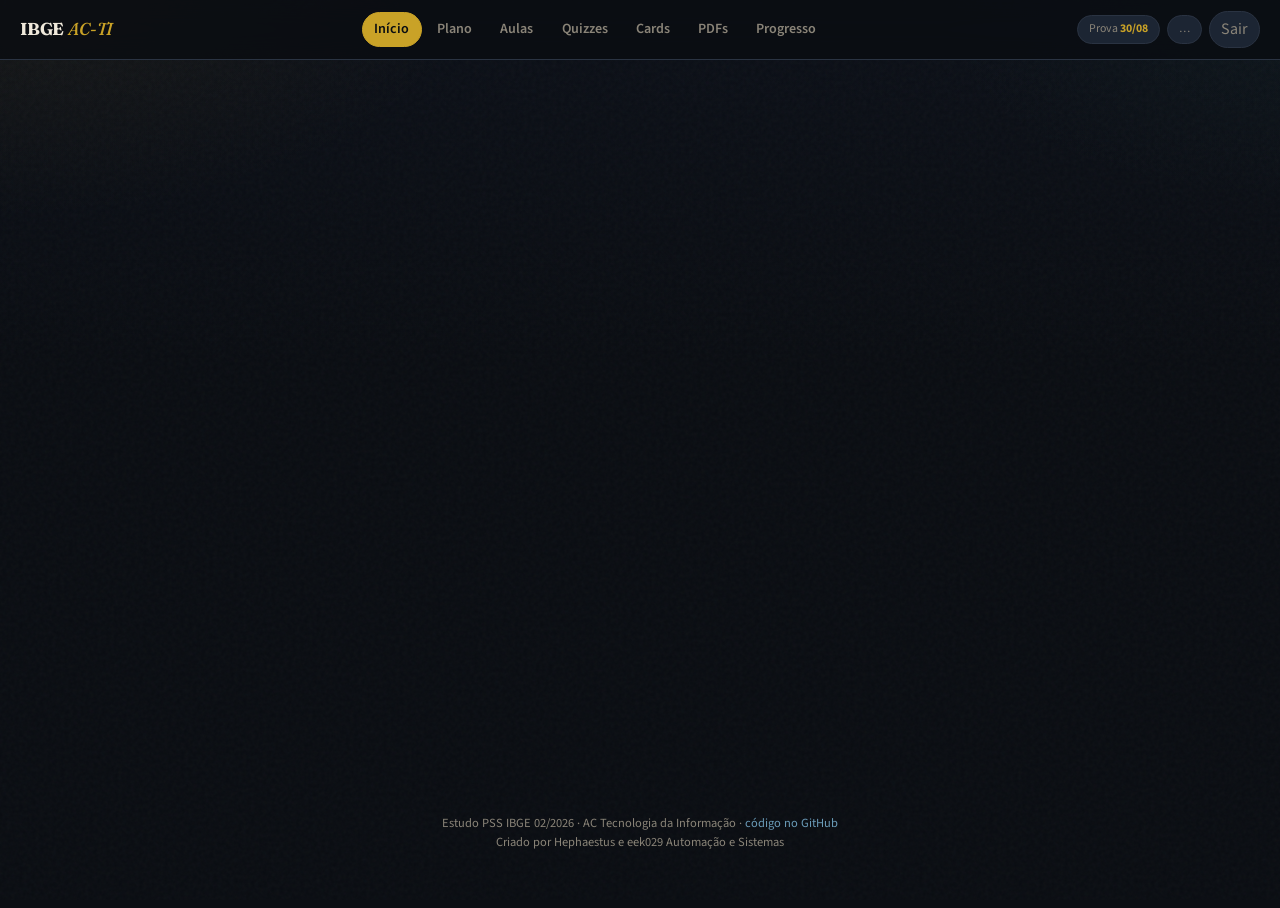
==== commit 552b5113: "chore: footer credit Hephaestus e eek029 Automação e Sistemas" ====
--- a/public/index.html
+++ b/public/index.html
@@ -249,6 +249,8 @@
   <footer class="site-foot">
     Estudo PSS IBGE 02/2026 · AC Tecnologia da Informação ·
     <a href="https://github.com/eek029/ibge-estudo-acti" target="_blank" rel="noopener">código no GitHub</a>
+    <br />
+    Criado por Hephaestus e eek029 Automação e Sistemas
   </footer>
 
   <nav class="nav-bottom" id="nav-bottom" aria-label="Mobile">
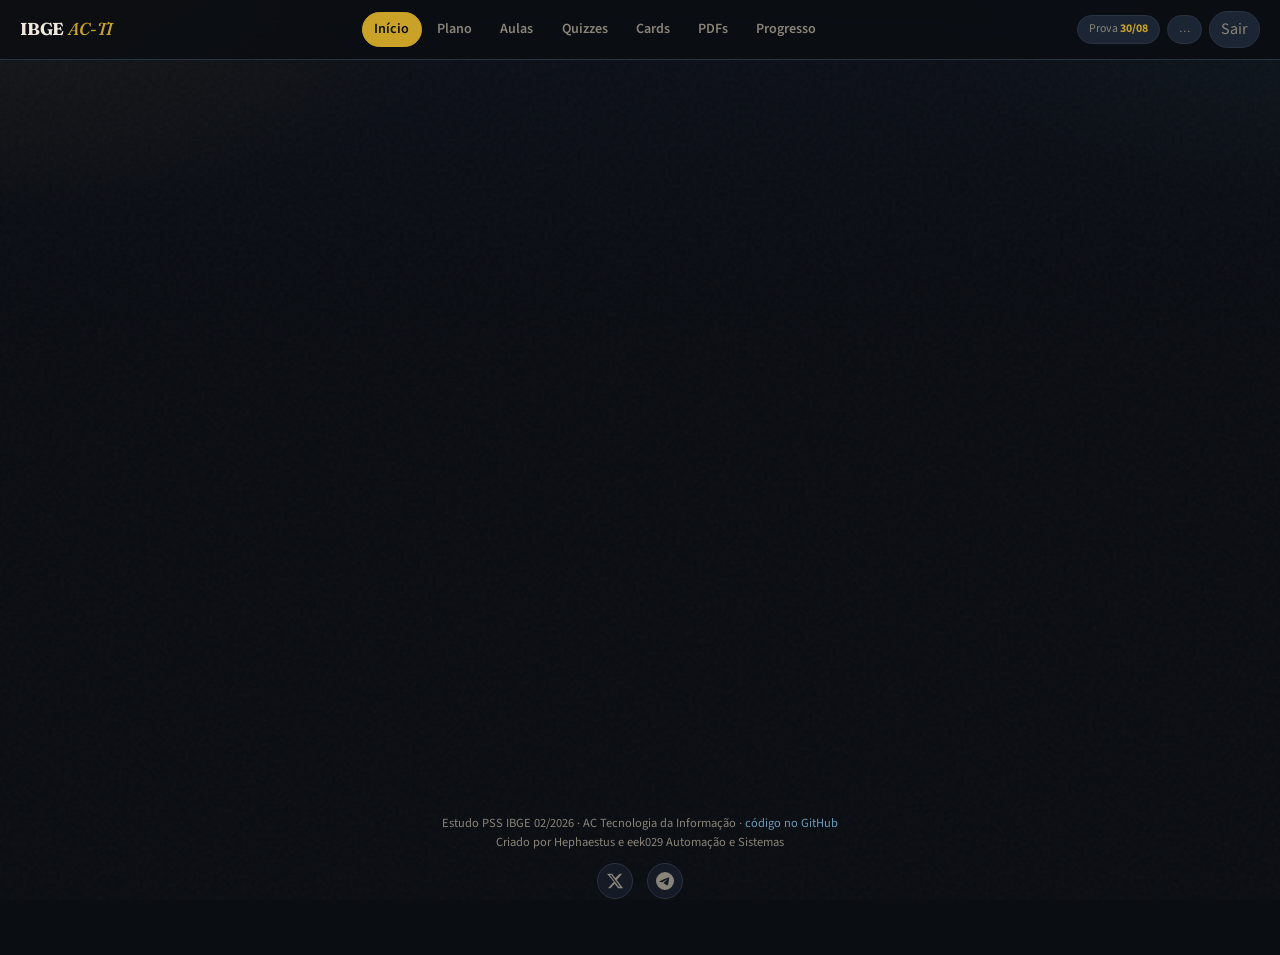
==== commit dea46b10: "chore: footer social icons for X and Telegram" ====
--- a/public/index.html
+++ b/public/index.html
@@ -251,6 +251,14 @@
     <a href="https://github.com/eek029/ibge-estudo-acti" target="_blank" rel="noopener">código no GitHub</a>
     <br />
     Criado por Hephaestus e eek029 Automação e Sistemas
+    <div class="foot-social" aria-label="Redes sociais">
+      <a href="https://x.com/eek029" target="_blank" rel="noopener noreferrer" aria-label="X (Twitter) de eek029" title="X · @eek029">
+        <svg viewBox="0 0 24 24" width="18" height="18" aria-hidden="true" fill="currentColor"><path d="M18.244 2.25h3.308l-7.227 8.26 8.502 11.24H16.17l-4.714-6.231-5.401 6.231H2.744l7.727-8.889L1.254 2.25H8.08l4.253 5.622L18.244 2.25zm-1.161 17.52h1.833L7.084 4.126H5.117L17.083 19.77z"/></svg>
+      </a>
+      <a href="https://t.me/eek029" target="_blank" rel="noopener noreferrer" aria-label="Telegram de eek029" title="Telegram · @eek029">
+        <svg viewBox="0 0 24 24" width="18" height="18" aria-hidden="true" fill="currentColor"><path d="M11.944 0A12 12 0 0 0 0 12a12 12 0 0 0 12 12 12 12 0 0 0 12-12A12 12 0 0 0 12 0a12 12 0 0 0-.056 0zm4.962 7.224c.1-.002.321.023.465.14a.506.506 0 0 1 .171.325c.016.093.036.306.02.472-.18 1.898-.962 6.502-1.36 8.627-.168.9-.499 1.201-.82 1.23-.696.065-1.225-.46-1.9-.902-1.056-.693-1.653-1.124-2.678-1.8-1.185-.78-.417-1.21.258-1.91.177-.184 3.247-2.977 3.307-3.23.007-.032.014-.15-.056-.212s-.174-.041-.249-.024c-.106.024-1.793 1.14-5.061 3.345-.48.33-.913.49-1.302.48-.428-.008-1.252-.241-1.865-.44-.752-.245-1.349-.374-1.297-.789.027-.216.325-.437.893-.663 3.498-1.524 5.83-2.529 6.998-3.014 3.332-1.386 4.025-1.627 4.476-1.635z"/></svg>
+      </a>
+    </div>
   </footer>
 
   <nav class="nav-bottom" id="nav-bottom" aria-label="Mobile">
--- a/public/css/app.css
+++ b/public/css/app.css
@@ -849,7 +849,36 @@
   padding: 1.4rem 1rem 2rem;
   max-width: 1040px;
   margin: 0 auto;
-}
+  line-height: 1.55;
+}
+.foot-social {
+  display: flex;
+  justify-content: center;
+  align-items: center;
+  gap: 0.85rem;
+  margin-top: 0.65rem;
+}
+.foot-social a {
+  display: grid;
+  place-items: center;
+  width: 36px;
+  height: 36px;
+  border-radius: 999px;
+  color: var(--muted);
+  border: 1px solid var(--line);
+  background: var(--bg2);
+  text-decoration: none;
+  transition: color var(--dur) var(--ease-out), border-color var(--dur) var(--ease-out),
+    background var(--dur) var(--ease-out), transform var(--dur-fast) var(--ease-out);
+}
+.foot-social a:hover {
+  color: var(--brass);
+  border-color: var(--brass-dim);
+  background: rgba(201, 162, 39, 0.08);
+  text-decoration: none;
+}
+.foot-social a:active { transform: scale(0.96); }
+.foot-social a:focus-visible { box-shadow: var(--focus); }
 
 /* ---------- Reduced motion ---------- */
 @media (prefers-reduced-motion: reduce) {
